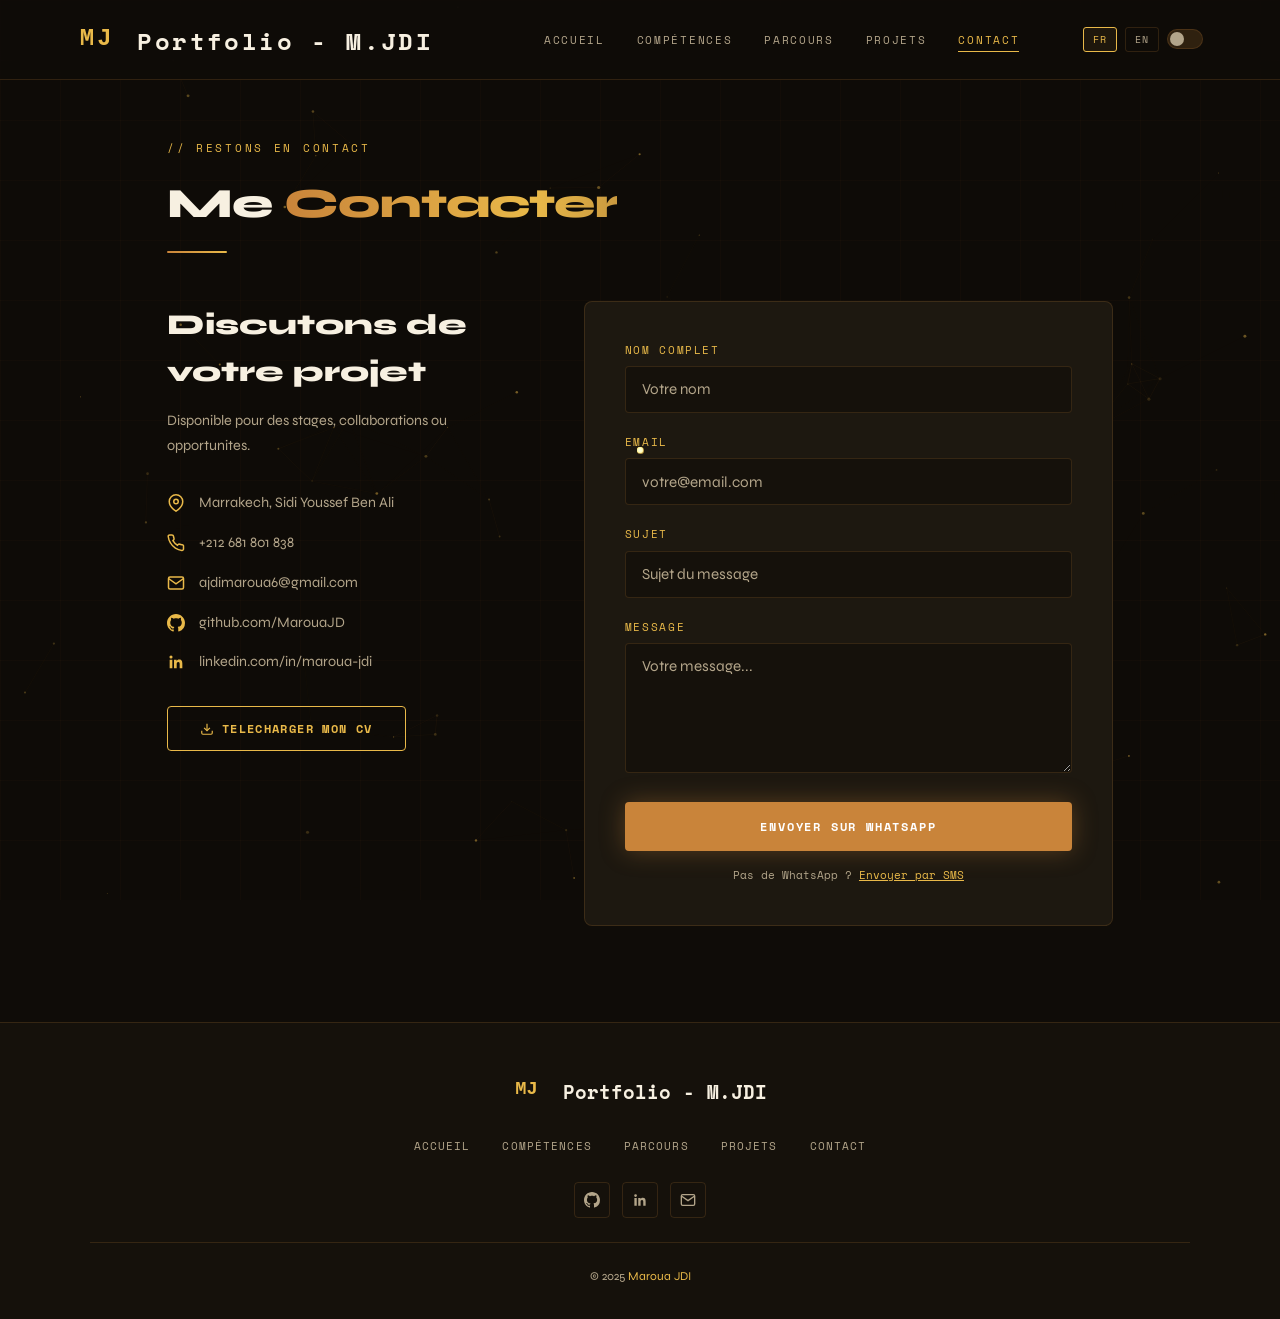
==== pages/contact.html @ b1b80afc "Initial commit" ====
<!DOCTYPE html>
<html lang="fr">
<head>
  <meta charset="UTF-8"/>
  <meta name="viewport" content="width=device-width,initial-scale=1.0"/>
  <title>Contact &mdash; Maroua JDI</title>
  <link rel="stylesheet" href="../css/style.css"/>
  <link href="https://fonts.googleapis.com/css2?family=Space+Mono:wght@400;700&family=Syne:wght@400;600;700;800&display=swap" rel="stylesheet"/>
  <style>
    .sending-overlay{display:none;position:fixed;inset:0;background:rgba(0,0,0,.55);z-index:999;align-items:center;justify-content:center;flex-direction:column;gap:1rem}
    .sending-overlay.show{display:flex}
    .spinner{width:42px;height:42px;border:3px solid rgba(233,185,73,.15);border-top-color:var(--cyan);border-radius:50%;animation:spin .8s linear infinite}
    @keyframes spin{to{transform:rotate(360deg)}}
    .sending-overlay p{color:var(--cyan);font-family:var(--ff-mono);font-size:.8rem;letter-spacing:.12em}
    .toast{position:fixed;bottom:2rem;right:2rem;padding:.9rem 1.5rem;border-radius:6px;font-family:var(--ff-mono);font-size:.78rem;letter-spacing:.08em;z-index:1000;transform:translateY(80px);opacity:0;transition:all .4s;pointer-events:none}
    .toast.show{transform:translateY(0);opacity:1}
    .toast.success{background:rgba(233,185,73,.12);border:1px solid rgba(233,185,73,.3);color:var(--cyan)}
    .toast.error{background:rgba(255,80,80,.1);border:1px solid rgba(255,80,80,.3);color:#ff6666}
  </style>
</head>
<body>
<canvas id="particles"></canvas>

<div class="sending-overlay" id="overlay">
  <div class="spinner"></div>
  <p data-fr="Envoi en cours..." data-en="Sending...">Envoi en cours...</p>
</div>

<div class="toast" id="toast"></div>

<nav class="navbar" id="navbar">
  <div class="logo" style="font-size:1.5rem">
    <svg width="32" height="32" viewBox="0 0 24 24" fill="currentColor" style="margin-right:0.7rem">
      <text x="2" y="20" font-family="monospace" font-size="18" font-weight="bold">MJ</text>
    </svg>
    Portfolio  - M.JDI
  </div>
  <ul class="nav-links" id="nav-links">
    <li><a href="../index.html" data-fr="Accueil" data-en="Home">Accueil</a></li>
    <li><a href="skills.html" data-fr="Comp&eacute;tences" data-en="Skills">Comp&eacute;tences</a></li>
    <li><a href="parcours.html" data-fr="Parcours" data-en="Background">Parcours</a></li>
    <li><a href="projects.html" data-fr="Projets" data-en="Projects">Projets</a></li>
    <li><a href="contact.html" class="active" data-fr="Contact" data-en="Contact">Contact</a></li>
    <li><a href="admin.html" class="admin-lnk">Admin</a></li>
    <li class="nav-controls">
      <button class="lang-btn active-lang" id="btn-fr" onclick="setLang('fr')">FR</button>
      <button class="lang-btn" id="btn-en" onclick="setLang('en')">EN</button>
      <button class="theme-btn" onclick="toggleTheme()" title="Changer le theme"></button>
    </li>
  </ul>
  <div class="hamburger" onclick="document.getElementById('nav-links').classList.toggle('open')">&#9776;</div>
</nav>

<div class="contact-wrap">
  <div class="sec-head" style="text-align:left;margin-bottom:3rem">
    <span class="sec-tag" data-fr="// restons en contact" data-en="// get in touch">// restons en contact</span>
    <h2 class="sec-title" data-fr="Me <span>Contacter</span>" data-en="<span>Contact</span> Me">Me <span>Contacter</span></h2>
    <div class="sec-line" style="margin-left:0"></div>
  </div>

  <div class="contact-grid">

    <!-- INFO -->
    <div class="contact-info">
      <h2 data-fr="Discutons de votre projet" data-en="Let us talk about your project">Discutons de votre projet</h2>
      <p data-fr="Disponible pour des stages, collaborations ou opportunites. N hesitez pas a me contacter !" data-en="Available for internships, collaborations or opportunities. Feel free to reach out!">Disponible pour des stages, collaborations ou opportunites.</p>

      <div class="c-item">
        <svg width="18" height="18" viewBox="0 0 24 24" fill="none" stroke="currentColor" stroke-width="2"><path d="M21 10c0 7-9 13-9 13s-9-6-9-13a9 9 0 0 1 18 0z"/><circle cx="12" cy="10" r="3"/></svg>
        <span>Marrakech, Sidi Youssef Ben Ali</span>
      </div>
      <div class="c-item">
        <svg width="18" height="18" viewBox="0 0 24 24" fill="none" stroke="currentColor" stroke-width="2"><path d="M22 16.92v3a2 2 0 0 1-2.18 2 19.79 19.79 0 0 1-8.63-3.07A19.5 19.5 0 0 1 4.69 12 19.79 19.79 0 0 1 1.61 3.37 2 2 0 0 1 3.6 1.18h3a2 2 0 0 1 2 1.72c.127.96.361 1.903.7 2.81a2 2 0 0 1-.45 2.11L7.91 8.9a16 16 0 0 0 6.09 6.09l.88-.88a2 2 0 0 1 2.11-.45c.907.339 1.85.573 2.81.7A2 2 0 0 1 22 16.92z"/></svg>
        <a href="tel:+212681801838">+212 681 801 838</a>
      </div>
      <div class="c-item">
        <svg width="18" height="18" viewBox="0 0 24 24" fill="none" stroke="currentColor" stroke-width="2"><path d="M4 4h16c1.1 0 2 .9 2 2v12c0 1.1-.9 2-2 2H4c-1.1 0-2-.9-2-2V6c0-1.1.9-2 2-2z"/><polyline points="22,6 12,13 2,6"/></svg>
        <a href="mailto:ajdimaroua6@gmail.com">ajdimaroua6@gmail.com</a>
      </div>
      <div class="c-item">
        <svg width="18" height="18" viewBox="0 0 24 24" fill="currentColor"><path d="M12 0C5.37 0 0 5.37 0 12c0 5.31 3.435 9.795 8.205 11.385.6.105.825-.255.825-.57 0-.285-.015-1.23-.015-2.235-3.015.555-3.795-.735-4.035-1.41-.135-.345-.72-1.41-1.23-1.695-.42-.225-1.02-.78-.015-.795.945-.015 1.62.87 1.845 1.23 1.08 1.815 2.805 1.305 3.495.99.105-.78.42-1.305.765-1.605-2.67-.3-5.46-1.335-5.46-5.925 0-1.305.465-2.385 1.23-3.225-.12-.3-.54-1.53.12-3.18 0 0 1.005-.315 3.3 1.23.96-.27 1.98-.405 3-.405s2.04.135 3 .405c2.295-1.56 3.3-1.23 3.3-1.23.66 1.65.24 2.88.12 3.18.765.84 1.23 1.905 1.23 3.225 0 4.605-2.805 5.625-5.475 5.925.435.375.81 1.095.81 2.22 0 1.605-.015 2.895-.015 3.3 0 .315.225.69.825.57A12.02 12.02 0 0 0 24 12c0-6.63-5.37-12-12-12z"/></svg>
        <a href="https://github.com/MarouaJD" target="_blank">github.com/MarouaJD</a>
      </div>
      <div class="c-item">
        <svg width="18" height="18" viewBox="0 0 24 24" fill="currentColor"><path d="M20.447 20.452h-3.554v-5.569c0-1.328-.027-3.037-1.852-3.037-1.853 0-2.136 1.445-2.136 2.939v5.667H9.351V9h3.414v1.561h.046c.477-.9 1.637-1.85 3.37-1.85 3.601 0 4.267 2.37 4.267 5.455v6.286zM5.337 7.433a2.062 2.062 0 0 1-2.063-2.065 2.064 2.064 0 1 1 2.063 2.065zm1.782 13.019H3.555V9h3.564v11.452z"/></svg>
        <a href="https://linkedin.com/in/maroua-jdi/" target="_blank">linkedin.com/in/maroua-jdi</a>
      </div>
      <div style="margin-top:2rem">
        <a href="../uploads/CVmoi.pdf" download class="btn-o">
          <svg width="14" height="14" viewBox="0 0 24 24" fill="none" stroke="currentColor" stroke-width="2"><path d="M21 15v4a2 2 0 0 1-2 2H5a2 2 0 0 1-2-2v-4"/><polyline points="7 10 12 15 17 10"/><line x1="12" y1="15" x2="12" y2="3"/></svg>
          <span data-fr="Telecharger mon CV" data-en="Download my CV">Telecharger mon CV</span>
        </a>
      </div>
    </div>

    <!-- FORM -->
    <div class="contact-form-box">
      <div id="form-success" class="form-success">
        <svg width="44" height="44" viewBox="0 0 24 24" fill="none" stroke="#e9b949" stroke-width="1.5" style="margin:0 auto 1rem;display:block"><polyline points="20 6 9 17 4 12"/></svg>
        <p data-fr="Message envoye avec succes ! Je vous repondrai bientot." data-en="Message sent! I will reply soon.">Message envoye avec succes ! Je vous repondrai bientot.</p>
      </div>
      <div id="form-content">
        <div class="form-group">
          <label data-fr="Nom complet" data-en="Full name">Nom complet</label>
          <input type="text" id="fname" data-placeholder-fr="Votre nom" data-placeholder-en="Your name" placeholder="Votre nom"/>
        </div>
        <div class="form-group">
          <label>Email</label>
          <input type="email" id="femail" placeholder="votre@email.com"/>
        </div>
        <div class="form-group">
          <label data-fr="Sujet" data-en="Subject">Sujet</label>
          <input type="text" id="fsubject" data-placeholder-fr="Sujet du message" data-placeholder-en="Message subject" placeholder="Sujet du message"/>
        </div>
        <div class="form-group">
          <label data-fr="Message" data-en="Message">Message</label>
          <textarea id="fmessage" data-placeholder-fr="Votre message..." data-placeholder-en="Your message..." placeholder="Votre message..."></textarea>
        </div>
        <button class="submit-btn" id="submit-btn" onclick="sendMsg()">
          <span id="btn-label" data-fr="ENVOYER SUR WHATSAPP" data-en="SEND ON WHATSAPP">ENVOYER SUR WHATSAPP</span>
        </button>
        <p style="text-align:center;margin-top:1rem;font-family:var(--ff-mono);font-size:.68rem;color:var(--muted)">
          <span data-fr="Pas de WhatsApp ?" data-en="No WhatsApp?">Pas de WhatsApp ?</span>
          <a href="#" onclick="sendSms();return false" style="color:var(--cyan);text-decoration:underline" data-fr="Envoyer par SMS" data-en="Send by SMS">Envoyer par SMS</a>
        </p>
      </div>
    </div>

  </div>
</div>

<footer>
  <div class="footer-inner">
    <div class="footer-logo" style="font-size:1.2rem">
    <svg width="28" height="28" viewBox="0 0 24 24" fill="currentColor" style="margin-right:0.6rem">
      <text x="2" y="20" font-family="monospace" font-size="16" font-weight="bold">MJ</text>
    </svg>
    Portfolio  - M.JDI
  </div>
    <ul class="footer-links">
      <li><a href="../index.html" data-fr="Accueil" data-en="Home">Accueil</a></li>
      <li><a href="skills.html" data-fr="Comp&eacute;tences" data-en="Skills">Comp&eacute;tences</a></li>
    <li><a href="parcours.html" data-fr="Parcours" data-en="Background">Parcours</a></li>
    <li><a href="projects.html" data-fr="Projets" data-en="Projects">Projets</a></li>
      <li><a href="contact.html" data-fr="Contact" data-en="Contact">Contact</a></li>
    </ul>
    <div class="footer-socials">
      <a href="https://github.com/MarouaJD" target="_blank"><svg width="16" height="16" viewBox="0 0 24 24" fill="currentColor"><path d="M12 0C5.37 0 0 5.37 0 12c0 5.31 3.435 9.795 8.205 11.385.6.105.825-.255.825-.57 0-.285-.015-1.23-.015-2.235-3.015.555-3.795-.735-4.035-1.41-.135-.345-.72-1.41-1.23-1.695-.42-.225-1.02-.78-.015-.795.945-.015 1.62.87 1.845 1.23 1.08 1.815 2.805 1.305 3.495.99.105-.78.42-1.305.765-1.605-2.67-.3-5.46-1.335-5.46-5.925 0-1.305.465-2.385 1.23-3.225-.12-.3-.54-1.53.12-3.18 0 0 1.005-.315 3.3 1.23.96-.27 1.98-.405 3-.405s2.04.135 3 .405c2.295-1.56 3.3-1.23 3.3-1.23.66 1.65.24 2.88.12 3.18.765.84 1.23 1.905 1.23 3.225 0 4.605-2.805 5.625-5.475 5.925.435.375.81 1.095.81 2.22 0 1.605-.015 2.895-.015 3.3 0 .315.225.69.825.57A12.02 12.02 0 0 0 24 12c0-6.63-5.37-12-12-12z"/></svg></a>
      <a href="https://linkedin.com/in/maroua-jdi/" target="_blank"><svg width="16" height="16" viewBox="0 0 24 24" fill="currentColor"><path d="M20.447 20.452h-3.554v-5.569c0-1.328-.027-3.037-1.852-3.037-1.853 0-2.136 1.445-2.136 2.939v5.667H9.351V9h3.414v1.561h.046c.477-.9 1.637-1.85 3.37-1.85 3.601 0 4.267 2.37 4.267 5.455v6.286zM5.337 7.433a2.062 2.062 0 0 1-2.063-2.065 2.064 2.064 0 1 1 2.063 2.065zm1.782 13.019H3.555V9h3.564v11.452z"/></svg></a>
      <a href="mailto:ajdimaroua6@gmail.com"><svg width="16" height="16" viewBox="0 0 24 24" fill="none" stroke="currentColor" stroke-width="2"><path d="M4 4h16c1.1 0 2 .9 2 2v12c0 1.1-.9 2-2 2H4c-1.1 0-2-.9-2-2V6c0-1.1.9-2 2-2z"/><polyline points="22,6 12,13 2,6"/></svg></a>
    </div>
    <div class="footer-copy"><p>&copy; 2025 <em>Maroua JDI</em></p></div>
  </div>
</footer>

<script src="../js/particles.js"></script>
<script src="../js/main.js"></script>
<script>
// ── ENVOI DU MESSAGE VIA WHATSAPP / SMS (aucun serveur requis) ──
// Numero qui recoit les messages (meme que celui affiche sur le site)
const OWNER_PHONE = '212681801838'; // format international sans "+"

function buildMessageText(){
  const name    = document.getElementById('fname').value.trim();
  const email   = document.getElementById('femail').value.trim();
  const subject = document.getElementById('fsubject').value.trim();
  const message = document.getElementById('fmessage').value.trim();
  if(!name || !email || !message){
    showToast('Veuillez remplir tous les champs obligatoires.', 'error');
    return null;
  }
  // trace dans l'admin (onglet Messages)
  const msgs = JSON.parse(localStorage.getItem('contact_messages') || '[]');
  msgs.unshift({ name, email, subject, message, time: new Date().toISOString() });
  localStorage.setItem('contact_messages', JSON.stringify(msgs));

  return 'Nouveau message depuis le portfolio\n'
    + 'Nom: ' + name + '\n'
    + 'Email: ' + email + '\n'
    + (subject ? 'Sujet: ' + subject + '\n' : '')
    + 'Message: ' + message;
}

function showSuccessScreen(note){
  document.getElementById('overlay').classList.remove('show');
  document.getElementById('form-content').style.display = 'none';
  document.getElementById('form-success').style.display  = 'block';
  showToast(note, 'success');
}

async function sendMsg(){
  const text = buildMessageText();
  if(!text) return;

  document.getElementById('overlay').classList.add('show');
  document.getElementById('submit-btn').disabled = true;

  const url = 'https://wa.me/' + OWNER_PHONE + '?text=' + encodeURIComponent(text);
  setTimeout(() => {
    window.open(url, '_blank');
    showSuccessScreen('WhatsApp vient de s\'ouvrir : cliquez sur Envoyer pour me transmettre votre message.');
    document.getElementById('submit-btn').disabled = false;
  }, 500);
}

function sendSms(){
  const text = buildMessageText();
  if(!text) return;
  document.getElementById('overlay').classList.add('show');
  const url = 'sms:' + OWNER_PHONE + '?body=' + encodeURIComponent(text);
  setTimeout(() => {
    window.location.href = url;
    showSuccessScreen('Votre application SMS vient de s\'ouvrir : appuyez sur Envoyer.');
  }, 400);
}

// ── TOAST NOTIFICATION ──
function showToast(msg, type='success'){
  const t = document.getElementById('toast');
  t.textContent = msg;
  t.className = 'toast ' + type;
  setTimeout(() => t.classList.add('show'), 10);
  setTimeout(() => t.classList.remove('show'), 4000);
}

// ── LANG ──
function setLang(l){
  document.getElementById('btn-fr').classList.toggle('active-lang', l==='fr');
  document.getElementById('btn-en').classList.toggle('active-lang', l==='en');
  document.querySelectorAll('[data-'+l+']').forEach(el => el.innerHTML = el.getAttribute('data-'+l));
  document.querySelectorAll('[data-placeholder-'+l+']').forEach(el => el.placeholder = el.getAttribute('data-placeholder-'+l));
  localStorage.setItem('lang', l);
}
const sv = localStorage.getItem('lang');
if(sv && sv !== 'fr') setTimeout(() => setLang(sv), 100);

// ── SCROLL SHADOW ──
window.addEventListener('scroll', () => {
  const nav = document.getElementById('navbar');
  if(window.scrollY > 20) nav.classList.add('shadow');
  else nav.classList.remove('shadow');
});

</script>
<script src="../js/animations.js"></script>
---- css/style.css ----
@import url('https://fonts.googleapis.com/css2?family=Space+Mono:wght@400;700&family=Syne:wght@400;600;700;800&display=swap');

/* ===== DARK MODE (default) ===== */
:root {
  --bg:      #0f0c08;
  --bg2:     #15110b;
  --panel:   #1d1810;
  --blue:    #c9843a;
  --cyan:    #e9b949;
  --glow-b:  rgba(201,132,58,.35);
  --glow-c:  rgba(233,185,73,.25);
  --text:    #f7f0e1;
  --muted:   #b3a58a;
  --border:  rgba(201,132,58,.18);
  --nav-bg:  rgba(15,12,8,.88);
  --grid-ln: rgba(201,132,58,.03);
  --ff-head: 'Syne', sans-serif;
  --ff-mono: 'Space Mono', monospace;
}

/* ===== LIGHT MODE ===== */
body.light {
  --bg:      #f5ecdc;
  --bg2:     #ebdfc8;
  --panel:   #fffaf0;
  --blue:    #8a5a2b;
  --cyan:    #b4532a;
  --glow-b:  rgba(138,90,43,.2);
  --glow-c:  rgba(180,83,42,.2);
  --text:    #3a2a18;
  --muted:   #7d6a52;
  --border:  rgba(138,90,43,.18);
  --nav-bg:  rgba(245,236,220,.92);
  --grid-ln: rgba(138,90,43,.04);
}

*,*::before,*::after{box-sizing:border-box;margin:0;padding:0}
html{scroll-behavior:smooth}
body{background:var(--bg);color:var(--text);font-family:var(--ff-head);font-size:16px;line-height:1.65;overflow-x:hidden;transition:background .4s,color .4s}
::-webkit-scrollbar{width:4px}
::-webkit-scrollbar-track{background:var(--bg)}
::-webkit-scrollbar-thumb{background:var(--blue);border-radius:2px}

#particles{position:fixed;inset:0;z-index:0;pointer-events:none}
body::before{content:'';position:fixed;inset:0;z-index:0;pointer-events:none;background-image:linear-gradient(var(--grid-ln) 1px,transparent 1px),linear-gradient(90deg,var(--grid-ln) 1px,transparent 1px);background-size:60px 60px}

/* ── NAV ── */
.navbar{position:fixed;top:0;left:0;right:0;z-index:200;display:flex;align-items:center;justify-content:space-between;padding:1.1rem 6%;background:var(--nav-bg);backdrop-filter:blur(16px);border-bottom:1px solid var(--border);transition:padding .3s,background .4s}
.navbar.scrolled{padding:.75rem 6%;box-shadow:0 4px 40px rgba(0,0,0,.15)}
.logo{font-family:var(--ff-mono);font-size:1.1rem;font-weight:700;color:var(--text);letter-spacing:.1em}
.logo em{color:var(--cyan);font-style:normal}
.nav-links{display:flex;gap:2rem;list-style:none;align-items:center}
.nav-links a{font-family:var(--ff-mono);font-size:.7rem;letter-spacing:.15em;text-transform:uppercase;color:var(--muted);text-decoration:none;transition:color .25s;position:relative;padding-bottom:4px}
.nav-links a::after{content:'';position:absolute;bottom:0;left:0;width:0;height:1px;background:var(--cyan);transition:width .3s}
.nav-links a:hover,.nav-links a.active{color:var(--cyan)}
.nav-links a:hover::after,.nav-links a.active::after{width:100%}
.admin-lnk{border:1px solid var(--border)!important;padding:4px 10px!important;border-radius:3px;display:none!important}
.admin-lnk:hover{border-color:var(--cyan)!important;background:rgba(233,185,73,.07)!important}

/* ── ADMIN: PROJECTS TAB (added) ── */
.admin-add-form{background:var(--panel);border:1px solid var(--border);border-radius:8px;padding:1.5rem;margin-bottom:2rem}
.admin-add-form h3{font-family:var(--ff-mono);font-size:.85rem;color:var(--cyan);letter-spacing:.08em;text-transform:uppercase;margin-bottom:1.2rem}
.admin-form-grid{display:grid;grid-template-columns:1fr 1fr;gap:0 1.2rem}
.admin-form-grid .form-group.full{grid-column:1/-1}
.proj-admin-list{display:flex;flex-direction:column;gap:.9rem}
.proj-admin-card{background:var(--panel);border:1px solid var(--border);border-radius:8px;padding:1.1rem 1.3rem;display:flex;justify-content:space-between;align-items:center;gap:1rem;flex-wrap:wrap}
.proj-admin-info{flex:1;min-width:200px}
.proj-admin-info .pa-title{font-weight:700;color:var(--text);font-size:.92rem}
.proj-admin-info .pa-meta{color:var(--muted);font-size:.72rem;font-family:var(--ff-mono);margin-top:.25rem}
.pa-del{padding:.4rem .9rem;background:transparent;border:1px solid rgba(255,60,60,.2);border-radius:3px;color:rgba(255,100,100,.6);cursor:pointer;font-size:.72rem;font-family:var(--ff-mono);transition:all .25s}
.pa-del:hover{border-color:#ff3333;color:#ff3333}
@media(max-width:600px){.admin-form-grid{grid-template-columns:1fr}}
.hamburger{display:none;font-size:1.4rem;cursor:pointer;color:var(--cyan)}

/* LANG + THEME BUTTONS */
.nav-controls{display:flex;align-items:center;gap:.5rem}
.lang-btn{background:transparent;border:1px solid var(--border);color:var(--muted);font-family:var(--ff-mono);font-size:.62rem;letter-spacing:.1em;padding:4px 9px;border-radius:3px;cursor:pointer;transition:all .25s}
.lang-btn:hover,.lang-btn.active-lang{border-color:var(--cyan);color:var(--cyan);background:rgba(233,185,73,.07)}

/* THEME TOGGLE BUTTON */
.theme-btn{width:36px;height:20px;border-radius:10px;background:var(--border);border:1px solid var(--border);cursor:pointer;position:relative;transition:background .3s;flex-shrink:0;padding:0}
.theme-btn::after{content:'';position:absolute;top:2px;left:2px;width:14px;height:14px;border-radius:50%;background:var(--muted);transition:transform .3s,background .3s}
body.light .theme-btn{background:rgba(138,90,43,.2)}
body.light .theme-btn::after{transform:translateX(16px);background:var(--blue)}

/* BUTTONS */
.btn-p{display:inline-flex;align-items:center;gap:.5rem;padding:.75rem 2rem;border-radius:4px;background:var(--blue);color:#fff;font-family:var(--ff-mono);font-size:.72rem;letter-spacing:.12em;text-transform:uppercase;text-decoration:none;font-weight:700;border:none;cursor:pointer;transition:all .25s;box-shadow:0 0 24px var(--glow-b)}
.btn-p:hover{filter:brightness(1.15);transform:translateY(-2px);box-shadow:0 0 40px var(--glow-b)}
.btn-o{display:inline-flex;align-items:center;gap:.5rem;padding:.75rem 2rem;border-radius:4px;background:transparent;color:var(--cyan);font-family:var(--ff-mono);font-size:.72rem;letter-spacing:.12em;text-transform:uppercase;text-decoration:none;font-weight:700;border:1px solid var(--cyan);cursor:pointer;transition:all .25s}
.btn-o:hover{background:rgba(233,185,73,.08);transform:translateY(-2px);box-shadow:0 0 24px var(--glow-c)}

/* HERO */
.hero{position:relative;z-index:1;min-height:100vh;display:flex;align-items:center;padding:120px 6% 80px}
.hero-wrap{max-width:1200px;margin:0 auto;width:100%;display:grid;grid-template-columns:1fr auto;align-items:center;gap:5rem}
.hero-eyebrow{font-family:var(--ff-mono);font-size:.72rem;letter-spacing:.2em;color:var(--cyan);text-transform:uppercase;margin-bottom:1rem;opacity:0;animation:fadeUp .5s .1s forwards}
.hero-name{font-size:clamp(3rem,7vw,5.5rem);font-weight:800;color:var(--text);line-height:1;margin-bottom:.5rem;letter-spacing:-.02em;opacity:0;animation:fadeUp .5s .25s forwards}
.hero-name span{color:var(--cyan)}
.hero-role{font-family:var(--ff-mono);font-size:clamp(.9rem,2vw,1.1rem);color:var(--blue);margin-bottom:1.5rem;height:1.8em;opacity:0;animation:fadeUp .5s .4s forwards}
.hero-role #typing{color:var(--cyan)}
.cursor{animation:blink .8s infinite;color:var(--cyan)}
.hero-bio{color:var(--muted);font-size:.975rem;max-width:520px;margin-bottom:2rem;line-height:1.85;opacity:0;animation:fadeUp .5s .55s forwards}
.hero-bio strong{color:var(--text)}
.hero-actions{display:flex;gap:1rem;flex-wrap:wrap;margin-bottom:2.5rem;opacity:0;animation:fadeUp .5s .7s forwards}
.hero-socials{display:flex;gap:.75rem;opacity:0;animation:fadeUp .5s .85s forwards}
.s-icon{width:40px;height:40px;border-radius:4px;display:flex;align-items:center;justify-content:center;border:1px solid var(--border);color:var(--muted);text-decoration:none;transition:all .25s}
.s-icon:hover{color:var(--cyan);border-color:var(--cyan);background:rgba(233,185,73,.07);transform:translateY(-3px)}

/* PHOTO */
.hero-photo{opacity:0;animation:fadeIn .8s .3s forwards;position:relative}
.photo-frame{width:360px;height:360px;position:relative}
.photo-frame img{width:100%;height:100%;object-fit:cover;clip-path:polygon(10% 0%,100% 0%,100% 90%,90% 100%,0% 100%,0% 10%);border:2px solid var(--blue);filter:drop-shadow(0 0 30px var(--glow-b));display:block}
.photo-frame::before{content:'';position:absolute;inset:-8px;clip-path:polygon(10% 0%,100% 0%,100% 90%,90% 100%,0% 100%,0% 10%);border:1px solid var(--cyan);opacity:.3;animation:spin-slow 12s linear infinite}
.photo-corner{position:absolute;width:20px;height:20px}
.photo-corner.tl{top:-4px;left:-4px;border-top:2px solid var(--cyan);border-left:2px solid var(--cyan)}
.photo-corner.tr{top:-4px;right:-4px;border-top:2px solid var(--cyan);border-right:2px solid var(--cyan)}
.photo-corner.bl{bottom:-4px;left:-4px;border-bottom:2px solid var(--cyan);border-left:2px solid var(--cyan)}
.photo-corner.br{bottom:-4px;right:-4px;border-bottom:2px solid var(--cyan);border-right:2px solid var(--cyan)}
.photo-badge{position:absolute;bottom:-20px;right:-20px;background:var(--panel);border:1px solid var(--border);padding:.6rem 1rem;border-radius:4px;font-family:var(--ff-mono);font-size:.65rem;color:var(--cyan);letter-spacing:.1em;white-space:nowrap;box-shadow:0 0 20px var(--glow-b)}

/* SECTION HEADER */
.sec-head{text-align:center;margin-bottom:3.5rem}
.sec-tag{font-family:var(--ff-mono);font-size:.68rem;letter-spacing:.25em;color:var(--cyan);text-transform:uppercase;display:block;margin-bottom:.75rem}
.sec-title{font-size:clamp(1.8rem,3.5vw,2.6rem);font-weight:800;color:var(--text);letter-spacing:-.02em}
.sec-title span{color:var(--cyan)}
.sec-line{width:60px;height:2px;margin:.75rem auto 0;background:linear-gradient(90deg,var(--blue),var(--cyan));border-radius:1px}

/* SKILLS */
.skills{position:relative;z-index:1;padding:6rem 6%}
.skills-wrap{max-width:1100px;margin:0 auto}
.skills-grid{display:grid;grid-template-columns:repeat(auto-fit,minmax(240px,1fr));gap:1.5rem}
.sk-card{background:var(--panel);border:1px solid var(--border);border-radius:8px;padding:2rem;position:relative;overflow:hidden;transition:border-color .3s,transform .3s,box-shadow .3s,background .4s;opacity:0;transform:translateY(24px)}
.sk-card.vis{opacity:1;transform:translateY(0);transition:opacity .6s,transform .6s,border-color .3s,box-shadow .3s,background .4s}
.sk-card::before{content:'';position:absolute;top:0;left:0;right:0;height:2px;background:linear-gradient(90deg,var(--blue),var(--cyan));transform:scaleX(0);transform-origin:left;transition:transform .4s}
.sk-card:hover{border-color:var(--blue);transform:translateY(-5px)!important;box-shadow:0 12px 40px var(--glow-b)}
.sk-card:hover::before{transform:scaleX(1)}
.sk-num{font-family:var(--ff-mono);font-size:.65rem;color:var(--blue);letter-spacing:.15em;margin-bottom:1rem}
.sk-icon{margin-bottom:1rem}
.sk-name{font-size:1rem;font-weight:700;color:var(--text);margin-bottom:.4rem}
.sk-tech{color:var(--muted);font-size:.875rem;margin-bottom:1.2rem;line-height:1.5}
.sk-bar{height:3px;background:rgba(128,128,128,.15);border-radius:2px;overflow:hidden}
.sk-fill{height:100%;width:0;background:linear-gradient(90deg,var(--blue),var(--cyan));border-radius:2px;transition:width 1.4s ease;box-shadow:0 0 8px var(--cyan)}
.sk-card.vis .sk-fill{width:var(--w)}

/* FOOTER */
footer{position:relative;z-index:1;border-top:1px solid var(--border);padding:3rem 6% 2rem;background:var(--bg2);transition:background .4s}
.footer-inner{max-width:1100px;margin:0 auto;display:flex;flex-direction:column;align-items:center;gap:1.5rem;text-align:center}
.footer-logo{font-family:var(--ff-mono);font-size:1.2rem;font-weight:700;color:var(--text)}
.footer-logo em{color:var(--cyan);font-style:normal}
.footer-links{display:flex;gap:2rem;list-style:none;flex-wrap:wrap;justify-content:center}
.footer-links a{color:var(--muted);text-decoration:none;font-family:var(--ff-mono);font-size:.7rem;text-transform:uppercase;letter-spacing:.1em;transition:color .25s}
.footer-links a:hover{color:var(--cyan)}
.footer-socials{display:flex;gap:.75rem}
.footer-socials a{width:36px;height:36px;display:flex;align-items:center;justify-content:center;border:1px solid var(--border);border-radius:4px;color:var(--muted);text-decoration:none;transition:all .25s}
.footer-socials a:hover{color:var(--cyan);border-color:var(--cyan);background:rgba(233,185,73,.07)}
.footer-copy{color:var(--muted);font-size:.75rem;border-top:1px solid var(--border);padding-top:1.5rem;width:100%;text-align:center}
.footer-copy em{color:var(--cyan);font-style:normal}

/* PAGE HERO */
.page-hero{position:relative;z-index:1;padding:140px 6% 60px;text-align:center}
.page-hero h1{font-size:clamp(2rem,4vw,3.2rem);font-weight:800;color:var(--text);margin-bottom:1rem;letter-spacing:-.02em}
.page-hero p{color:var(--muted);font-size:1rem;max-width:560px;margin:0 auto}

/* PROJECTS */
.projects-wrap{position:relative;z-index:1;max-width:1200px;margin:0 auto;padding:2rem 6% 6rem}
.filter-bar{display:flex;justify-content:center;gap:.75rem;flex-wrap:wrap;margin-bottom:3rem}
.f-btn{padding:.45rem 1.2rem;background:transparent;border:1px solid var(--border);border-radius:3px;color:var(--muted);cursor:pointer;font-family:var(--ff-mono);font-size:.68rem;letter-spacing:.12em;text-transform:uppercase;transition:all .25s}
.f-btn.active,.f-btn:hover{border-color:var(--cyan);color:var(--cyan);background:rgba(233,185,73,.06)}
.projects-grid{display:grid;grid-template-columns:repeat(auto-fill,minmax(320px,1fr));gap:1.5rem}
.proj-card{background:var(--panel);border:1px solid var(--border);border-radius:8px;overflow:hidden;transition:all .3s;opacity:0;transform:translateY(24px)}
.proj-card.vis{opacity:1;transform:translateY(0);transition:opacity .6s,transform .6s,border-color .3s,box-shadow .3s}
.proj-card:hover{border-color:var(--cyan);box-shadow:0 12px 40px var(--glow-c);transform:translateY(-5px)!important}

/* PROJECT THUMB with SVG icon */
.proj-thumb{height:160px;background:linear-gradient(135deg,var(--bg2),var(--panel));display:flex;align-items:center;justify-content:center;border-bottom:1px solid var(--border);position:relative;overflow:hidden}
.proj-thumb::before{content:'';position:absolute;inset:0;background:radial-gradient(circle at center,rgba(233,185,73,.06),transparent 70%)}
.proj-thumb svg{position:relative;z-index:1;opacity:.85;transition:opacity .3s,transform .3s}
.proj-card:hover .proj-thumb svg{opacity:1;transform:scale(1.08)}

.proj-body{padding:1.5rem}
.proj-tags{display:flex;gap:.4rem;flex-wrap:wrap;margin-bottom:.9rem}
.tag{padding:.2rem .6rem;background:rgba(201,132,58,.1);border:1px solid rgba(201,132,58,.2);border-radius:3px;font-family:var(--ff-mono);font-size:.63rem;color:var(--blue);letter-spacing:.08em;transition:background .4s,color .4s}
.proj-title{font-size:1rem;font-weight:700;color:var(--text);margin-bottom:.5rem}
.proj-desc{color:var(--muted);font-size:.875rem;line-height:1.65;margin-bottom:1.2rem}
.proj-links{display:flex;gap:1.2rem}
.proj-links a{color:var(--cyan);text-decoration:none;font-family:var(--ff-mono);font-size:.7rem;letter-spacing:.08em;transition:opacity .25s}
.proj-links a:hover{opacity:.6}

/* CV BANNER */
.cv-banner{position:relative;z-index:1;text-align:center;padding:2.5rem 6%;background:linear-gradient(135deg,var(--bg2),var(--panel));border-top:1px solid var(--border);border-bottom:1px solid var(--border);margin-bottom:3rem;transition:background .4s}
.cv-banner h3{font-size:1.4rem;font-weight:700;color:var(--text);margin-bottom:.5rem}
.cv-banner p{color:var(--muted);font-size:.9rem;margin-bottom:1.2rem}

/* CONTACT */
.contact-wrap{position:relative;z-index:1;padding:140px 6% 6rem;max-width:1100px;margin:0 auto}
.contact-grid{display:grid;grid-template-columns:1fr 1.5fr;gap:4rem;align-items:start}
.contact-info h2{font-size:1.8rem;font-weight:800;color:var(--text);margin-bottom:.75rem}
.contact-info p{color:var(--muted);font-size:.9rem;margin-bottom:2rem;line-height:1.8}
.c-item{display:flex;align-items:center;gap:.9rem;margin-bottom:1rem;color:var(--muted);font-size:.9rem}
.c-item svg{color:var(--cyan);flex-shrink:0}
.c-item a{color:var(--muted);text-decoration:none;transition:color .25s}
.c-item a:hover{color:var(--cyan)}
.contact-form-box{background:var(--panel);border:1px solid var(--border);border-radius:8px;padding:2.5rem;transition:background .4s}
.form-group{margin-bottom:1.3rem}
.form-group label{display:block;font-family:var(--ff-mono);font-size:.68rem;color:var(--cyan);letter-spacing:.15em;text-transform:uppercase;margin-bottom:.4rem}
.form-group input,.form-group textarea{width:100%;padding:.85rem 1rem;background:var(--bg2);border:1px solid var(--border);border-radius:4px;color:var(--text);font-family:var(--ff-head);font-size:.95rem;transition:border-color .25s,background .4s,color .4s}
.form-group input:focus,.form-group textarea:focus{outline:none;border-color:var(--cyan)}
.form-group textarea{resize:vertical;min-height:130px}
.form-group input::placeholder,.form-group textarea::placeholder{color:var(--muted)}
.submit-btn{width:100%;padding:1rem;background:var(--blue);color:#fff;border:none;border-radius:4px;font-family:var(--ff-mono);font-size:.75rem;font-weight:700;letter-spacing:.15em;text-transform:uppercase;cursor:pointer;transition:all .25s;box-shadow:0 0 24px var(--glow-b)}
.submit-btn:hover{filter:brightness(1.15);box-shadow:0 0 40px var(--glow-b);transform:translateY(-2px)}
.form-success{display:none;text-align:center;color:var(--cyan);padding:2rem;font-size:1rem}

/* ADMIN */
.admin-wrap{position:relative;z-index:1;padding:120px 6% 6rem;max-width:1100px;margin:0 auto}
.admin-login-box{background:var(--panel);border:1px solid var(--border);border-radius:8px;padding:3rem;max-width:400px;margin:100px auto;text-align:center;transition:background .4s}
.admin-login-box h2{font-family:var(--ff-mono);font-size:1.1rem;color:var(--cyan);letter-spacing:.1em;margin-bottom:2rem}
.admin-header{display:flex;justify-content:space-between;align-items:center;margin-bottom:2rem;flex-wrap:wrap;gap:1rem}
.admin-header h2{font-size:1.6rem;font-weight:800;color:var(--text)}
.stats-grid{display:grid;grid-template-columns:repeat(auto-fit,minmax(160px,1fr));gap:1rem;margin-bottom:2.5rem}
.stat-card{background:var(--panel);border:1px solid var(--border);border-radius:8px;padding:1.5rem;text-align:center;transition:background .4s}
.stat-num{font-family:var(--ff-mono);font-size:2.2rem;font-weight:700;color:var(--cyan);display:block}
.stat-lbl{color:var(--muted);font-size:.75rem;text-transform:uppercase;letter-spacing:.1em;font-family:var(--ff-mono)}
.tab-bar{display:flex;border-bottom:1px solid var(--border);margin-bottom:2rem}
.tab-btn{padding:.75rem 1.5rem;background:transparent;border:none;border-bottom:2px solid transparent;color:var(--muted);cursor:pointer;font-family:var(--ff-mono);font-size:.7rem;text-transform:uppercase;letter-spacing:.1em;transition:all .25s;margin-bottom:-1px}
.tab-btn.active{color:var(--cyan);border-bottom-color:var(--cyan)}
.tab-content{display:none}
.tab-content.active{display:block}
.visitors-table{width:100%;border-collapse:collapse;background:var(--panel);border:1px solid var(--border);border-radius:8px;overflow:hidden;transition:background .4s}
.visitors-table th{background:rgba(201,132,58,.06);color:var(--cyan);font-family:var(--ff-mono);font-size:.65rem;letter-spacing:.1em;text-transform:uppercase;padding:.9rem 1.1rem;text-align:left;border-bottom:1px solid var(--border)}
.visitors-table td{padding:.9rem 1.1rem;color:var(--muted);font-size:.85rem;border-bottom:1px solid var(--border)}
.visitors-table tr:last-child td{border-bottom:none}
.visitors-table tr:hover td{background:rgba(201,132,58,.03)}
.badge{padding:.15rem .55rem;border-radius:3px;font-family:var(--ff-mono);font-size:.63rem}
.badge-new{background:rgba(233,185,73,.1);color:var(--cyan)}
.badge-ret{background:rgba(201,132,58,.1);color:var(--blue)}
.messages-list{display:flex;flex-direction:column;gap:1rem}
.msg-card{background:var(--panel);border:1px solid var(--border);border-radius:8px;padding:1.5rem;transition:border-color .25s,background .4s}
.msg-card:hover{border-color:var(--blue)}
.msg-hd{display:flex;justify-content:space-between;align-items:flex-start;margin-bottom:.75rem;flex-wrap:wrap;gap:.5rem}
.msg-name{font-weight:700;color:var(--cyan);font-size:.95rem}
.msg-email{color:var(--muted);font-size:.8rem;font-family:var(--ff-mono)}
.msg-time{color:var(--muted);font-size:.75rem;font-family:var(--ff-mono)}
.msg-subj{color:var(--text);font-size:.9rem;margin-bottom:.5rem}
.msg-body{color:var(--muted);font-size:.875rem;line-height:1.65}
.logout-btn{padding:.45rem 1.1rem;background:transparent;border:1px solid rgba(255,60,60,.25);border-radius:3px;color:rgba(255,100,100,.7);cursor:pointer;font-family:var(--ff-mono);font-size:.68rem;transition:all .25s}
.logout-btn:hover{border-color:#ff3333;color:#ff3333}
.clear-btn{padding:.4rem .9rem;background:transparent;border:1px solid rgba(255,60,60,.2);border-radius:3px;color:rgba(255,100,100,.6);cursor:pointer;font-size:.75rem;transition:all .25s}
.clear-btn:hover{border-color:#ff3333;color:#ff3333}
.empty-state{text-align:center;padding:3rem;color:var(--muted)}

/* ANIMATIONS */
@keyframes fadeUp{from{opacity:0;transform:translateY(20px)}to{opacity:1;transform:translateY(0)}}
@keyframes fadeIn{from{opacity:0}to{opacity:1}}
@keyframes blink{0%,100%{opacity:1}50%{opacity:0}}
@keyframes spin-slow{to{transform:rotate(360deg)}}

/* RESPONSIVE */
@media(max-width:900px){
  .hero-wrap{grid-template-columns:1fr;gap:3rem}
  .hero-photo{display:none}
  .contact-grid{grid-template-columns:1fr}
}
@media(max-width:640px){
  .nav-links{display:none;flex-direction:column;position:fixed;top:64px;left:0;right:0;background:var(--nav-bg);padding:2rem 6%;border-bottom:1px solid var(--border);gap:1.5rem}
  .nav-links.open{display:flex}
  .hamburger{display:block}
}

/* ── PARCOURS (timeline) ── */
.parcours-sec{margin-bottom:3.5rem}
.parcours-sec h2{font-family:var(--ff-mono);font-size:.85rem;letter-spacing:.14em;text-transform:uppercase;color:var(--cyan);margin-bottom:1.6rem;display:flex;align-items:center;gap:.8rem}
.parcours-sec h2::after{content:'';flex:1;height:1px;background:var(--border)}
.tl{position:relative;margin-left:.5rem;padding-left:1.8rem;border-left:2px solid var(--border)}
.tl-item{position:relative;margin-bottom:1.4rem;background:var(--panel);border:1px solid var(--border);border-radius:10px;padding:1.4rem 1.6rem;opacity:0;transform:translateY(20px);transition:opacity .6s,transform .6s,border-color .3s,box-shadow .3s}
.tl-item.vis{opacity:1;transform:none}
.tl-item:hover{border-color:var(--cyan);box-shadow:0 8px 30px var(--glow-c)}
.tl-item::before{content:'';position:absolute;left:calc(-1.8rem - 7px);top:1.7rem;width:12px;height:12px;border-radius:50%;background:var(--cyan);box-shadow:0 0 0 4px var(--bg),0 0 14px var(--glow-c)}
.tl-period{display:inline-block;padding:.2rem .75rem;border-radius:20px;background:rgba(233,185,73,.1);border:1px solid rgba(233,185,73,.25);color:var(--cyan);font-family:var(--ff-mono);font-size:.68rem;margin-bottom:.7rem}
.tl-title{font-weight:700;font-size:1.05rem;color:var(--text);line-height:1.35}
.tl-org{color:var(--muted);font-size:.85rem;margin-top:.2rem}
.tl-points{margin:.9rem 0 0;padding-left:1.1rem;color:var(--text);font-size:.88rem;line-height:1.65;opacity:.9}
.tl-points li{margin-bottom:.25rem}
.tl-points li::marker{color:var(--cyan)}
.tl-tech{display:flex;flex-wrap:wrap;gap:.4rem;margin-top:1rem}
.tl-tech span{padding:.18rem .6rem;background:rgba(201,132,58,.1);border:1px solid rgba(201,132,58,.3);border-radius:3px;font-family:var(--ff-mono);font-size:.62rem;color:var(--text)}
.lang-grid{display:grid;grid-template-columns:repeat(auto-fit,minmax(220px,1fr));gap:1.2rem}
.lang-card{background:var(--panel);border:1px solid var(--border);border-radius:10px;padding:1.3rem 1.5rem;opacity:0;transform:translateY(20px);transition:opacity .6s,transform .6s,border-color .3s}
.lang-card.vis{opacity:1;transform:none}
.lang-card:hover{border-color:var(--cyan)}
.lang-card b{display:block;font-size:1rem;color:var(--text)}
.lang-card small{display:block;color:var(--muted);font-family:var(--ff-mono);font-size:.68rem;margin:.2rem 0 .9rem}
.lang-bar{height:5px;border-radius:5px;background:var(--border);overflow:hidden}
.lang-bar i{display:block;height:100%;border-radius:5px;background:linear-gradient(90deg,var(--blue),var(--cyan))}

/* logo MJ : suit la couleur d'accent du theme (plus de vert) */
.logo svg,.footer-logo svg{color:var(--cyan)}

/* ── TECH ORBIT (hero) : badges qui tournent autour de la photo ── */
.orbit{--d:440px;position:absolute;left:50%;top:50%;width:var(--d);height:var(--d);margin:calc(var(--d)/-2) 0 0 calc(var(--d)/-2);z-index:1;pointer-events:none;opacity:0;animation:orbitIn 1.3s .9s cubic-bezier(.2,.8,.2,1) forwards}
.orbit-ring{position:absolute;inset:0;animation:orbitSpin 55s linear infinite}
.orbit-dash{position:absolute;inset:-20px;border:1px dashed var(--cyan);border-radius:50%;opacity:.3;animation:orbitSpin 100s linear infinite reverse}
.orbit-dash::after{content:'';position:absolute;top:-4px;left:50%;width:8px;height:8px;margin-left:-4px;border-radius:50%;background:var(--cyan);box-shadow:0 0 14px 3px var(--cyan)}
.ob{position:absolute;left:50%;top:50%;width:0;height:0;transform:rotate(var(--a)) translateX(calc(var(--d)/2))}
.ob-u{transform:rotate(calc(var(--a)*-1))}
.ob-c{animation:orbitSpin 55s linear infinite reverse}
.ob-in{display:block;transform:translate(-50%,-50%);font-family:var(--ff-mono);width:max-content;font-size:.6rem;letter-spacing:.06em;color:var(--cyan);background:var(--panel);border:1px solid var(--border);padding:.34rem .75rem;border-radius:999px;white-space:nowrap;box-shadow:0 4px 18px var(--glow-b);pointer-events:auto;cursor:default;transition:transform .35s cubic-bezier(.2,.8,.2,1),background .3s,color .3s,box-shadow .3s}
.ob-in:hover{transform:translate(-50%,-50%) scale(1.2);background:var(--cyan);color:var(--bg);box-shadow:0 0 26px var(--glow-b)}
.orbit:has(.ob-in:hover) .orbit-ring,.orbit:has(.ob-in:hover) .ob-c{animation-play-state:paused}
.hero-photo .photo-frame{z-index:2}
.hero-photo .photo-badge{z-index:3}
@keyframes orbitSpin{to{transform:rotate(360deg)}}
@keyframes orbitIn{from{opacity:0;transform:scale(.55) rotate(-30deg)}to{opacity:1;transform:scale(1) rotate(0)}}
@media(prefers-reduced-motion:reduce){.orbit-ring,.ob-c,.orbit-dash{animation:none}}
@media(max-width:1180px){.orbit{--d:380px}}
@media(max-width:1050px){.orbit{display:none}}
.hero{overflow-x:clip}
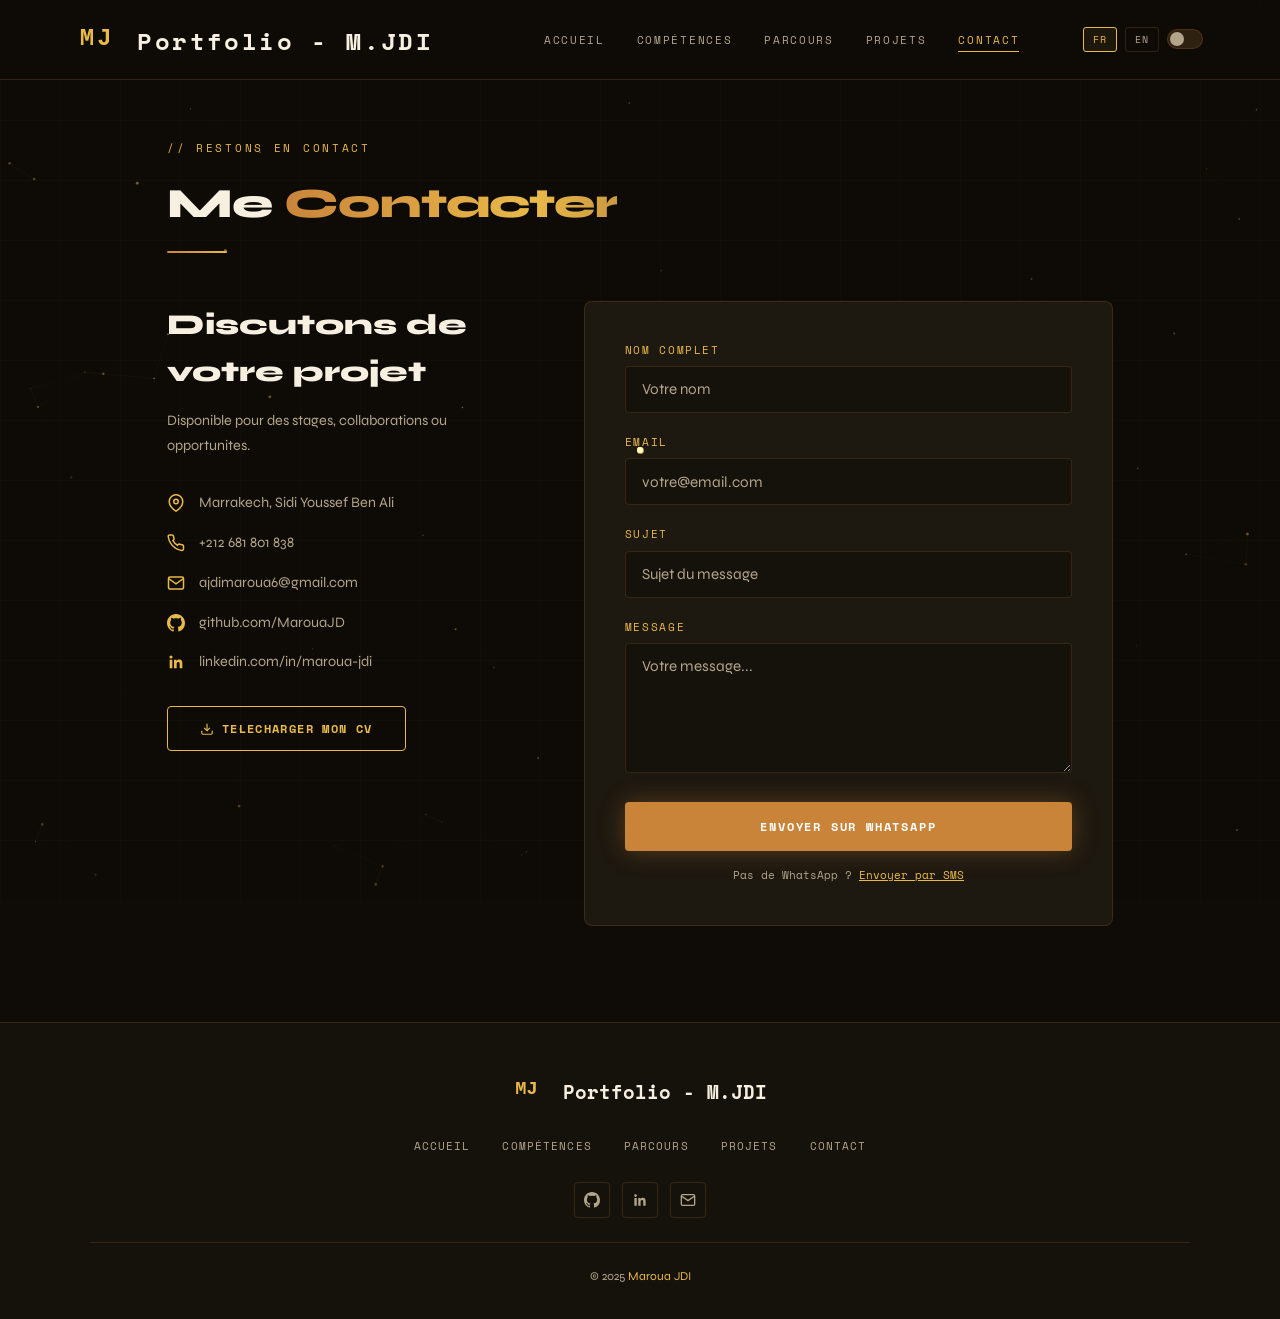
==== commit c63baef7: "Update portfolio" ====
--- a/pages/contact.html
+++ b/pages/contact.html
@@ -86,7 +86,7 @@
         <a href="https://linkedin.com/in/maroua-jdi/" target="_blank">linkedin.com/in/maroua-jdi</a>
       </div>
       <div style="margin-top:2rem">
-        <a href="../uploads/CVmoi.pdf" download class="btn-o">
+        <a href="../uploads/Cv_Maroua%20JDI.pdf" download="Cv_Maroua JDI.pdf" class="btn-o">
           <svg width="14" height="14" viewBox="0 0 24 24" fill="none" stroke="currentColor" stroke-width="2"><path d="M21 15v4a2 2 0 0 1-2 2H5a2 2 0 0 1-2-2v-4"/><polyline points="7 10 12 15 17 10"/><line x1="12" y1="15" x2="12" y2="3"/></svg>
           <span data-fr="Telecharger mon CV" data-en="Download my CV">Telecharger mon CV</span>
         </a>
@@ -156,6 +156,13 @@
 <script src="../js/particles.js"></script>
 <script src="../js/main.js"></script>
 <script>
+// ── THEME (dark / light) : meme logique que les autres pages ──
+function toggleTheme(){
+  document.body.classList.toggle('light');
+  localStorage.setItem('theme', document.body.classList.contains('light') ? 'light' : 'dark');
+}
+if(localStorage.getItem('theme') === 'light') document.body.classList.add('light');
+
 // ── ENVOI DU MESSAGE VIA WHATSAPP / SMS (aucun serveur requis) ──
 // Numero qui recoit les messages (meme que celui affiche sur le site)
 const OWNER_PHONE = '212681801838'; // format international sans "+"
--- a/css/style.css
+++ b/css/style.css
@@ -314,3 +314,19 @@
 @media(max-width:1180px){.orbit{--d:380px}}
 @media(max-width:1050px){.orbit{display:none}}
 .hero{overflow-x:clip}
+
+/* ── PHOTO VISIBLE SUR TELEPHONE / TABLETTE ── */
+@media(max-width:900px){
+  .hero-photo{display:block;order:-1;justify-self:center;margin:.5rem auto 1.6rem}
+  .photo-frame{width:260px;height:260px}
+  .photo-badge{right:50%;transform:translateX(50%);bottom:-18px;font-size:.58rem;padding:.5rem .8rem}
+  .orbit{display:block;--d:350px}
+  .hero-wrap{gap:2.5rem}
+}
+@media(max-width:700px){
+  .photo-frame{width:210px;height:210px}
+  .orbit{--d:290px}
+  .orbit-dash{inset:-14px}
+  .ob-in{font-size:.5rem;padding:.24rem .5rem}
+}
+@media(min-width:641px) and (max-width:900px){.hero{padding-top:200px}}
